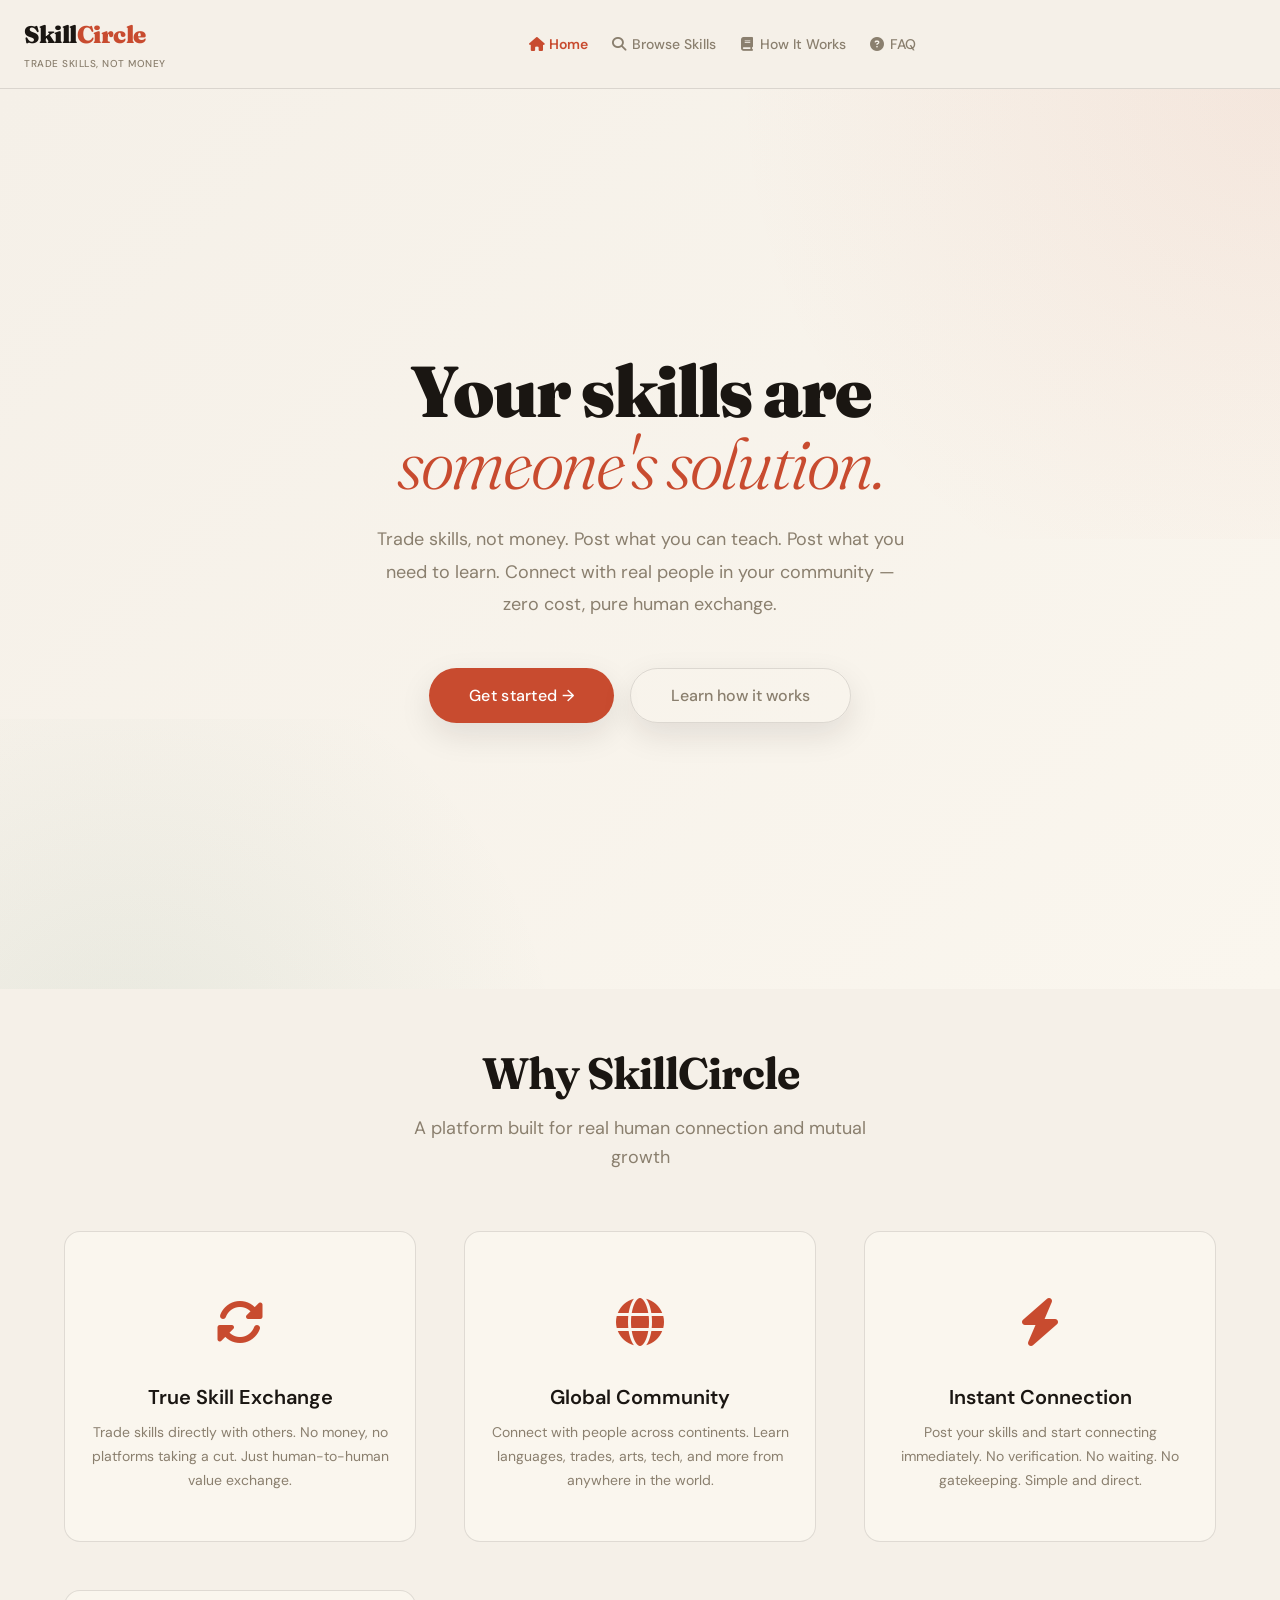
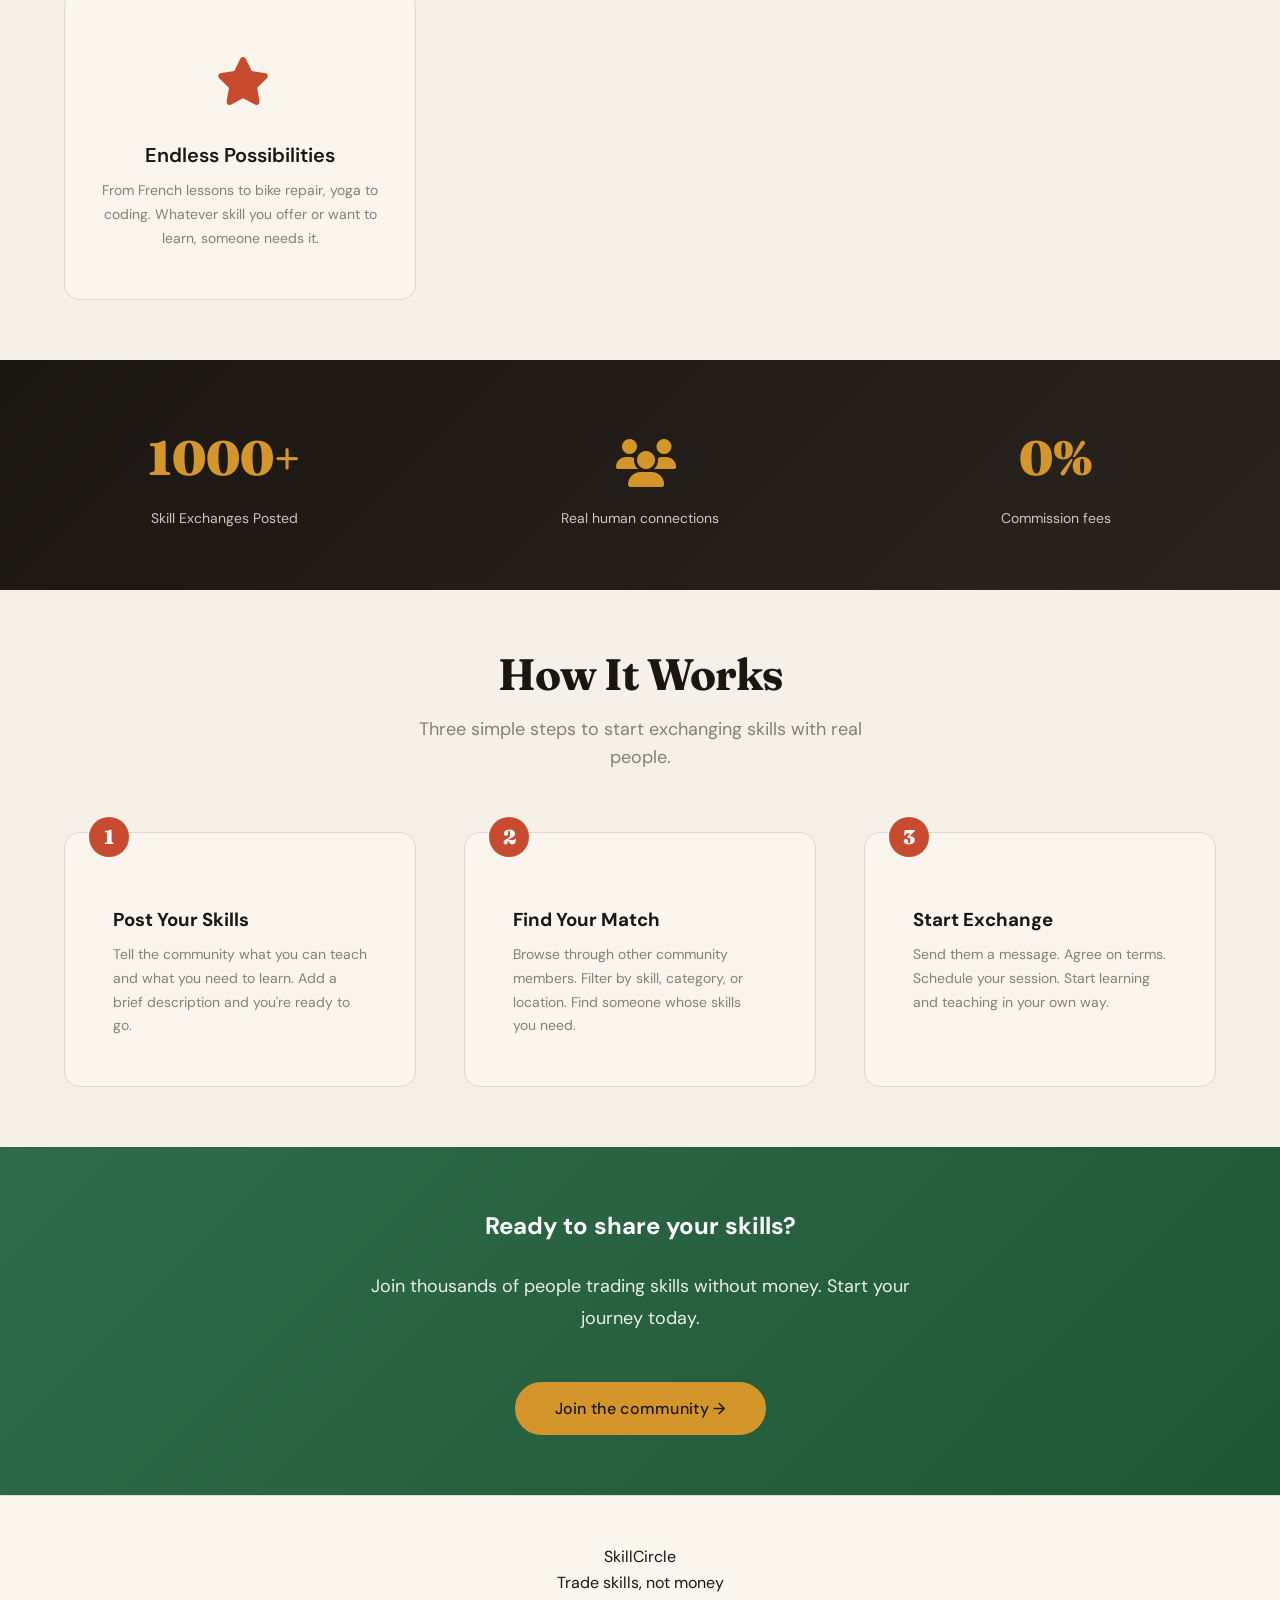
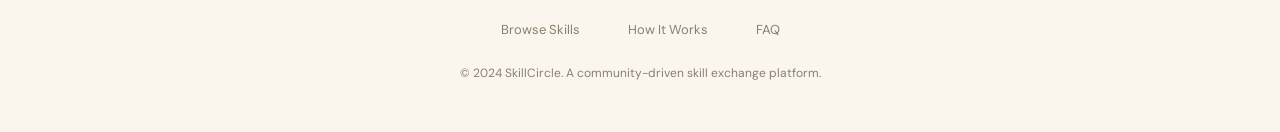
==== index.html @ e04c69c9 "Initial commit: Complete SkillCircle platform with professional design, Font Awesome icons, and mult" ====
<!DOCTYPE html>
<html lang="en">
<head>
  <meta charset="UTF-8">
  <meta name="viewport" content="width=device-width, initial-scale=1.0">
  <title>SkillCircle — Community Skill Exchange</title>
  <link href="https://fonts.googleapis.com/css2?family=Fraunces:ital,wght@0,300;0,600;0,900;1,300&family=DM+Sans:wght@300;400;500;600&display=swap" rel="stylesheet">
  <link rel="stylesheet" href="https://cdnjs.cloudflare.com/ajax/libs/font-awesome/6.4.0/css/all.min.css">
  
  <!-- CSS Files -->
  <link rel="stylesheet" href="css/variables.css">
  <link rel="stylesheet" href="css/components.css">
  <link rel="stylesheet" href="css/landing.css">
  
  <style>
    body {
      font-family: 'DM Sans', sans-serif;
      background: var(--paper);
      color: var(--ink);
    }
  </style>
</head>
<body>

<!-- HEADER -->
<header style="display: flex; align-items: center; justify-content: space-between; padding: var(--spacing-md) var(--spacing-lg); border-bottom: 1px solid var(--border); background: var(--paper); position: sticky; top: 0; z-index: var(--z-header); gap: var(--spacing-lg);">
  <a href="index.html" style="display: flex; flex-direction: column; gap: 2px; text-decoration: none; color: inherit;">
    <div style="font-family: var(--font-serif); font-size: 24px; font-weight: 900; letter-spacing: -0.5px; color: var(--ink);">Skill<span style="color: var(--accent);">Circle</span></div>
    <div style="font-size: 10px; color: var(--muted); font-weight: 500; letter-spacing: 0.5px; text-transform: uppercase;">Trade skills, not money</div>
  </a>
  
  <nav style="display: flex; gap: var(--spacing-lg); flex: 1; justify-content: center;">
    <a href="index.html" style="color: var(--accent); text-decoration: none; font-size: 14px; font-weight: 600; display: flex; align-items: center; gap: 6px;">
      <i class="fas fa-home"></i> Home
    </a>
    <a href="pages/browse.html" style="color: var(--muted); text-decoration: none; font-size: 14px; font-weight: 500; transition: color var(--transition-fast); display: flex; align-items: center; gap: 6px;" onmouseover="this.style.color='var(--ink)'" onmouseout="this.style.color='var(--muted)'">
      <i class="fas fa-search"></i> Browse Skills
    </a>
    <a href="pages/how-it-works.html" style="color: var(--muted); text-decoration: none; font-size: 14px; font-weight: 500; transition: color var(--transition-fast); display: flex; align-items: center; gap: 6px;" onmouseover="this.style.color='var(--ink)'" onmouseout="this.style.color='var(--muted)'">
      <i class="fas fa-book"></i> How It Works
    </a>
    <a href="pages/faq.html" style="color: var(--muted); text-decoration: none; font-size: 14px; font-weight: 500; transition: color var(--transition-fast); display: flex; align-items: center; gap: 6px;" onmouseover="this.style.color='var(--ink)'" onmouseout="this.style.color='var(--muted)'">
      <i class="fas fa-question-circle"></i> FAQ
    </a>
  </nav>
</header>
<section class="hero">
  <div class="hero-content">
    <h1 class="heading-1">
      Your skills are<br>
      <em>someone's solution.</em>
    </h1>
    
    <p>
      Trade skills, not money. Post what you can teach. Post what you need to learn. 
      Connect with real people in your community — zero cost, pure human exchange.
    </p>
    
    <div class="hero-cta">
      <button class="btn btn-primary" data-action="get-started">
        Get started →
      </button>
      <button class="btn btn-outline" onclick="document.querySelector('.how-it-works-section').scrollIntoView({behavior:'smooth'})">
        Learn how it works
      </button>
    </div>
  </div>
</section>

<!-- FEATURES SECTION -->
<section class="features-section scroll-reveal">
  <div class="section-header">
    <h2 class="heading-2">Why SkillCircle</h2>
    <p class="subtitle">
      A platform built for real human connection and mutual growth
    </p>
  </div>
  
  <div class="features-grid">
    <div class="feature-card scroll-reveal">
      <div class="feature-icon"><i class="fas fa-sync-alt"></i></div>
      <h3>True Skill Exchange</h3>
      <p>Trade skills directly with others. No money, no platforms taking a cut. Just human-to-human value exchange.</p>
    </div>
    
    <div class="feature-card scroll-reveal">
      <div class="feature-icon"><i class="fas fa-globe"></i></div>
      <h3>Global Community</h3>
      <p>Connect with people across continents. Learn languages, trades, arts, tech, and more from anywhere in the world.</p>
    </div>
    
    <div class="feature-card scroll-reveal">
      <div class="feature-icon"><i class="fas fa-bolt"></i></div>
      <h3>Instant Connection</h3>
      <p>Post your skills and start connecting immediately. No verification. No waiting. No gatekeeping. Simple and direct.</p>
    </div>
    
    <div class="feature-card scroll-reveal">
      <div class="feature-icon"><i class="fas fa-star"></i></div>
      <h3>Endless Possibilities</h3>
      <p>From French lessons to bike repair, yoga to coding. Whatever skill you offer or want to learn, someone needs it.</p>
    </div>
  </div>
</section>

<!-- STATS SECTION -->
<section class="stats-section scroll-reveal">
  <div class="stats-container">
    <div class="stats-grid">
      <div class="stat-item scroll-reveal">
        <span class="stat-number">1000+</span>
        <span class="stat-label">Skill Exchanges Posted</span>
      </div>
      <div class="stat-item scroll-reveal">
        <span class="stat-number"><i class="fas fa-users"></i></span>
        <span class="stat-label">Real human connections</span>
      </div>
      <div class="stat-item scroll-reveal">
        <span class="stat-number">0%</span>
        <span class="stat-label">Commission fees</span>
      </div>
    </div>
  </div>
</section>

<!-- HOW IT WORKS SECTION -->
<section class="how-it-works-section">
  <div class="section-header">
    <h2 class="heading-2">How It Works</h2>
    <p class="subtitle">
      Three simple steps to start exchanging skills with real people.
    </p>
  </div>
  
  <div class="steps-grid">
    <div class="step-card scroll-reveal">
      <div class="step-number">1</div>
      <h3>Post Your Skills</h3>
      <p>Tell the community what you can teach and what you need to learn. Add a brief description and you're ready to go.</p>
    </div>
    
    <div class="step-card scroll-reveal">
      <div class="step-number">2</div>
      <h3>Find Your Match</h3>
      <p>Browse through other community members. Filter by skill, category, or location. Find someone whose skills you need.</p>
    </div>
    
    <div class="step-card scroll-reveal">
      <div class="step-number">3</div>
      <h3>Start Exchange</h3>
      <p>Send them a message. Agree on terms. Schedule your session. Start learning and teaching in your own way.</p>
    </div>
  </div>
</section>

<!-- CTA SECTION -->
<section class="cta-section scroll-reveal">
  <div class="cta-content">
    <h2>Ready to share your skills?</h2>
    <p>
      Join thousands of people trading skills without money. 
      Start your journey today.
    </p>
    <button class="btn btn-primary" data-action="get-started">Join the community →</button>
  </div>
</section>

<!-- FOOTER -->
<footer style="padding: var(--spacing-2xl) var(--spacing-lg); text-align: center; border-top: 1px solid var(--border); background: var(--card-bg);">
  <div style="max-width: 1200px; margin: 0 auto;">
    <div style="margin-bottom: var(--spacing-lg);">
      <div class="logo">Skill<span>Circle</span></div>
      <div class="tagline">Trade skills, not money</div>
    </div>
    <div style="display: flex; gap: var(--spacing-2xl); justify-content: center; flex-wrap: wrap; margin-bottom: var(--spacing-lg); font-size: 13px;">
      <a href="pages/browse.html" style="color: var(--muted); text-decoration: none; transition: color var(--transition-fast);" onmouseover="this.style.color='var(--ink)'" onmouseout="this.style.color='var(--muted)'">Browse Skills</a>
      <a href="pages/how-it-works.html" style="color: var(--muted); text-decoration: none; transition: color var(--transition-fast);" onmouseover="this.style.color='var(--ink)'" onmouseout="this.style.color='var(--muted)'">How It Works</a>
      <a href="pages/faq.html" style="color: var(--muted); text-decoration: none; transition: color var(--transition-fast);" onmouseover="this.style.color='var(--ink)'" onmouseout="this.style.color='var(--muted)'">FAQ</a>
    </div>
    <p style="font-size: 12px; color: var(--muted);">
      © 2024 SkillCircle. A community-driven skill exchange platform.
    </p>
  </div>
</footer>

<!-- JavaScript Files -->
<script src="js/ui.js"></script>
<script src="js/landing.js"></script>

</body>
</html>
---- css/variables.css ----
/* SkillCircle Design System */

:root {
  /* Colors */
  --ink: #1a1612;
  --paper: #f5f0e8;
  --warm: #e8dfc8;
  --accent: #c84b2f;
  --accent2: #2f6b4b;
  --gold: #d4952a;
  --muted: #8a7f6e;
  --card-bg: #faf6ee;
  --border: rgba(26, 22, 18, 0.12);
  --border-light: rgba(26, 22, 18, 0.08);
  --overlay: rgba(26, 22, 18, 0.6);

  /* Typography */
  --font-serif: 'Fraunces', serif;
  --font-sans: 'DM Sans', sans-serif;
  --line-height: 1.6;

  /* Spacing */
  --spacing-xs: 4px;
  --spacing-sm: 8px;
  --spacing-md: 16px;
  --spacing-lg: 24px;
  --spacing-xl: 32px;
  --spacing-2xl: 48px;
  --spacing-3xl: 60px;

  /* Border Radius */
  --radius-sm: 8px;
  --radius-md: 12px;
  --radius-lg: 16px;
  --radius-xl: 20px;
  --radius-full: 100px;

  /* Box Shadows */
  --shadow-sm: 0 2px 8px rgba(26, 22, 18, 0.06);
  --shadow-md: 0 4px 16px rgba(26, 22, 18, 0.08);
  --shadow-lg: 0 12px 32px rgba(26, 22, 18, 0.1);
  --shadow-xl: 0 20px 48px rgba(26, 22, 18, 0.12);

  /* Transitions */
  --transition-fast: 0.15s ease;
  --transition-base: 0.25s ease;
  --transition-slow: 0.35s ease;

  /* Z-Index */
  --z-toast: 999;
  --z-modal: 200;
  --z-header: 100;
}

* {
  box-sizing: border-box;
  margin: 0;
  padding: 0;
}

html {
  scroll-behavior: smooth;
}

body {
  font-family: var(--font-sans);
  background: var(--paper);
  color: var(--ink);
  line-height: var(--line-height);
  cursor: default;
  -webkit-font-smoothing: antialiased;
  -moz-osx-font-smoothing: grayscale;
}

/* Typography Utilities */

.heading-1 {
  font-family: var(--font-serif);
  font-size: clamp(36px, 6vw, 72px);
  font-weight: 900;
  line-height: 1;
  letter-spacing: -2px;
}

.heading-2 {
  font-family: var(--font-serif);
  font-size: clamp(24px, 4vw, 44px);
  font-weight: 700;
  line-height: 1.1;
  letter-spacing: -1px;
}

.heading-3 {
  font-family: var(--font-serif);
  font-size: 24px;
  font-weight: 700;
  letter-spacing: -0.5px;
}

.heading-4 {
  font-family: var(--font-serif);
  font-size: 20px;
  font-weight: 600;
  letter-spacing: -0.3px;
}

.text-lg {
  font-size: 16px;
  font-weight: 400;
}

.text-base {
  font-size: 14px;
  font-weight: 400;
}

.text-sm {
  font-size: 12px;
  font-weight: 400;
}

.text-xs {
  font-size: 11px;
  font-weight: 400;
}

.text-muted {
  color: var(--muted);
}

.text-center {
  text-align: center;
}

/* Scroll */
::-webkit-scrollbar {
  width: 8px;
  height: 8px;
}

::-webkit-scrollbar-track {
  background: var(--paper);
}

::-webkit-scrollbar-thumb {
  background: var(--warm);
  border-radius: 4px;
}

::-webkit-scrollbar-thumb:hover {
  background: var(--muted);
}
---- css/components.css ----
/* Component Styles */

/* BUTTONS */
.btn {
  font-family: var(--font-sans);
  border: none;
  border-radius: var(--radius-full);
  font-weight: 500;
  cursor: pointer;
  transition: all var(--transition-fast);
  text-decoration: none;
  display: inline-flex;
  align-items: center;
  justify-content: center;
  gap: var(--spacing-sm);
  position: relative;
  overflow: hidden;
}

.btn-primary {
  background: var(--accent);
  color: white;
  padding: 14px 32px;
  font-size: 14px;
  letter-spacing: 0.3px;
}

.btn-primary:hover {
  background: #b03a20;
  transform: translateY(-2px);
  box-shadow: var(--shadow-md);
}

.btn-primary:active {
  transform: scale(0.96);
}

.btn-secondary {
  background: var(--ink);
  color: var(--paper);
  padding: 12px 24px;
  font-size: 13px;
}

.btn-secondary:hover {
  background: var(--accent);
  transform: translateY(-1px);
}

.btn-secondary:active {
  transform: scale(0.97);
}

.btn-success {
  background: var(--accent2);
  color: white;
  padding: 12px 28px;
  font-size: 14px;
}

.btn-success:hover {
  background: #235738;
  transform: translateY(-2px);
}

.btn-success:active {
  transform: scale(0.96);
}

.btn-outline {
  background: transparent;
  color: var(--muted);
  border: 1px solid var(--border);
  padding: 11px 20px;
  font-size: 13px;
  transition: all var(--transition-fast);
}

.btn-outline:hover {
  border-color: var(--ink);
  color: var(--ink);
  background: rgba(26, 22, 18, 0.02);
}

.btn-small {
  padding: 8px 16px;
  font-size: 12px;
}

.btn:disabled {
  opacity: 0.5;
  cursor: not-allowed;
}

/* CARDS */
.card {
  background: var(--card-bg);
  border: 1px solid var(--border);
  border-radius: var(--radius-lg);
  padding: var(--spacing-lg);
  transition: all var(--transition-base);
  position: relative;
  overflow: hidden;
}

.card:hover {
  transform: translateY(-4px);
  box-shadow: var(--shadow-lg);
  border-color: rgba(26, 22, 18, 0.2);
}

.card-elevated {
  box-shadow: var(--shadow-md);
}

/* FORMS */
.form-group {
  display: flex;
  flex-direction: column;
  gap: var(--spacing-xs);
  margin-bottom: var(--spacing-md);
}

.form-group label {
  font-size: 11px;
  text-transform: uppercase;
  letter-spacing: 0.8px;
  color: var(--muted);
  font-weight: 600;
}

.form-group input,
.form-group select,
.form-group textarea {
  background: var(--card-bg);
  border: 1px solid var(--border);
  border-radius: var(--radius-md);
  padding: var(--spacing-md);
  font-family: var(--font-sans);
  font-size: 14px;
  color: var(--ink);
  outline: none;
  transition: all var(--transition-fast);
}

.form-group input:focus,
.form-group select:focus,
.form-group textarea:focus {
  border-color: var(--accent);
  box-shadow: 0 0 0 3px rgba(200, 75, 47, 0.1);
}

.form-group input::placeholder,
.form-group textarea::placeholder {
  color: rgba(138, 127, 110, 0.5);
}

.form-group textarea {
  resize: vertical;
  min-height: 100px;
  max-height: 300px;
  font-family: var(--font-sans);
}

.form-group select {
  cursor: pointer;
  appearance: none;
  background-image: url("data:image/svg+xml,%3Csvg xmlns='http://www.w3.org/2000/svg' width='12' height='8' viewBox='0 0 12 8'%3E%3Cpath fill='%238a7f6e' d='M1 1l5 5 5-5'/%3E%3C/svg%3E");
  background-repeat: no-repeat;
  background-position: right 12px center;
  padding-right: 36px;
}

.form-grid {
  display: grid;
  grid-template-columns: 1fr 1fr;
  gap: var(--spacing-md);
}

.form-grid.full {
  grid-template-columns: 1fr;
}

.form-group.full {
  grid-column: 1 / -1;
}

/* BADGES */
.badge {
  font-size: 10px;
  font-weight: 500;
  text-transform: uppercase;
  letter-spacing: 0.8px;
  padding: 4px 10px;
  border-radius: var(--radius-full);
  display: inline-block;
  width: fit-content;
}

.badge-offer {
  background: #d4eddc;
  color: var(--accent2);
}

.badge-request {
  background: #f5ddd8;
  color: var(--accent);
}

.badge-neutral {
  background: var(--warm);
  color: var(--muted);
}

/* PILLS */
.pill {
  background: var(--warm);
  border: 1px solid var(--border);
  border-radius: var(--radius-full);
  padding: 6px 14px;
  font-size: 12px;
  color: var(--muted);
  font-weight: 500;
  display: inline-flex;
  align-items: center;
  gap: 6px;
}

.pill strong {
  color: var(--ink);
  font-weight: 600;
}

/* MODALS */
.modal-overlay {
  display: none;
  position: fixed;
  inset: 0;
  background: var(--overlay);
  z-index: var(--z-modal);
  align-items: center;
  justify-content: center;
  padding: var(--spacing-md);
  backdrop-filter: blur(4px);
}

.modal-overlay.open {
  display: flex;
  animation: fadeIn var(--transition-base) ease;
}

.modal {
  background: var(--paper);
  border-radius: var(--radius-xl);
  padding: var(--spacing-2xl);
  width: 100%;
  max-width: 480px;
  animation: scaleIn var(--transition-base) ease;
  box-shadow: var(--shadow-xl);
  overflow-y: auto;
  max-height: 90vh;
}

@keyframes fadeIn {
  from {
    opacity: 0;
  }
  to {
    opacity: 1;
  }
}

@keyframes scaleIn {
  from {
    transform: scale(0.92);
    opacity: 0;
  }
  to {
    transform: scale(1);
    opacity: 1;
  }
}

.modal h3 {
  font-family: var(--font-serif);
  font-size: 24px;
  font-weight: 700;
  margin-bottom: var(--spacing-sm);
}

.modal p {
  font-size: 14px;
  color: var(--muted);
  line-height: var(--line-height);
  margin-bottom: var(--spacing-lg);
}

.modal-actions {
  display: flex;
  gap: var(--spacing-md);
  margin-top: var(--spacing-lg);
}

.modal-actions .btn {
  flex: 1;
}

/* TOAST */
.toast {
  position: fixed;
  bottom: var(--spacing-2xl);
  right: var(--spacing-2xl);
  background: var(--ink);
  color: var(--paper);
  border-radius: var(--radius-md);
  padding: var(--spacing-lg);
  font-size: 14px;
  font-weight: 500;
  z-index: var(--z-toast);
  transform: translateY(120%);
  opacity: 0;
  transition: all var(--transition-base) ease;
  pointer-events: none;
  max-width: 320px;
  box-shadow: var(--shadow-lg);
}

.toast.show {
  transform: translateY(0);
  opacity: 1;
  pointer-events: auto;
}

.toast-success {
  background: var(--accent2);
}

.toast-error {
  background: var(--accent);
}

/* TABS */
.tabs {
  display: flex;
  gap: var(--spacing-md);
  border-bottom: 1px solid var(--border);
  margin-bottom: var(--spacing-lg);
}

.tab-btn {
  background: none;
  border: none;
  padding: var(--spacing-md) 0;
  font-size: 14px;
  font-weight: 500;
  color: var(--muted);
  cursor: pointer;
  position: relative;
  transition: color var(--transition-fast);
}

.tab-btn.active {
  color: var(--ink);
}

.tab-btn.active::after {
  content: '';
  position: absolute;
  bottom: -1px;
  left: 0;
  right: 0;
  height: 2px;
  background: var(--accent);
}

/* INPUT GROUPS */
.input-group {
  position: relative;
  display: flex;
  align-items: center;
}

.input-group input {
  width: 100%;
  padding-left: 36px;
}

.input-icon {
  position: absolute;
  left: 12px;
  color: var(--muted);
  pointer-events: none;
  font-size: 14px;
}

/* SKELETON LOADER */
.skeleton {
  background: linear-gradient(
    90deg,
    var(--card-bg) 25%,
    rgba(26, 22, 18, 0.05) 50%,
    var(--card-bg) 75%
  );
  background-size: 200% 100%;
  animation: loading 1.5s infinite;
}

@keyframes loading {
  0% {
    background-position: 200% 0;
  }
  100% {
    background-position: -200% 0;
  }
}

.skeleton-card {
  @extend .skeleton;
  border-radius: var(--radius-lg);
  height: 240px;
}

/* ICONS */
i {
  display: inline-block;
  vertical-align: -0.125em;
  width: 1em;
  height: 1em;
  text-align: center;
}

.btn i,
.nav-link i,
.filter-btn i,
.stat-pill i,
.card-category i,
.card-location i {
  margin-right: 0.25em;
}

.faq-toggle i {
  transition: transform var(--transition-fast);
}

/* RESPONSIVE */
@media (max-width: 640px) {
  .form-grid {
    grid-template-columns: 1fr;
  }

  .modal {
    padding: var(--spacing-xl);
  }

  .toast {
    bottom: var(--spacing-md);
    right: var(--spacing-md);
    left: var(--spacing-md);
    max-width: none;
  }
}
---- css/landing.css ----
/* Landing Page Styles */

/* HERO */
.hero {
  min-height: 100vh;
  display: flex;
  flex-direction: column;
  justify-content: center;
  align-items: center;
  padding: var(--spacing-3xl) var(--spacing-lg);
  background: linear-gradient(135deg, #f5f0e8 0%, #faf6ee 100%);
  position: relative;
  overflow: hidden;
}

.hero::before {
  content: '';
  position: absolute;
  top: -50%;
  right: -50%;
  width: 100%;
  height: 100%;
  background: radial-gradient(circle, rgba(200, 75, 47, 0.08) 0%, transparent 70%);
  animation: floatGradient 20s ease-in-out infinite;
  pointer-events: none;
}

.hero::after {
  content: '';
  position: absolute;
  bottom: -50%;
  left: -30%;
  width: 80%;
  height: 80%;
  background: radial-gradient(circle, rgba(47, 107, 75, 0.08) 0%, transparent 70%);
  animation: floatGradient 25s ease-in-out infinite reverse;
  pointer-events: none;
}

@keyframes floatGradient {
  0%,
  100% {
    transform: translate(0, 0);
  }
  50% {
    transform: translate(40px, -40px);
  }
}

.hero-content {
  max-width: 720px;
  text-align: center;
  position: relative;
  z-index: 1;
  animation: fadeUpIn 0.8s ease-out;
}

@keyframes fadeUpIn {
  from {
    opacity: 0;
    transform: translateY(30px);
  }
  to {
    opacity: 1;
    transform: translateY(0);
  }
}

.hero h1 {
  margin-bottom: var(--spacing-lg);
  animation: fadeUpIn 0.8s ease-out 0.1s both;
}

.hero h1 em {
  font-style: italic;
  font-weight: 300;
  color: var(--accent);
  display: inline-block;
  animation: scaleIn 0.6s ease-out 0.3s both;
}

@keyframes scaleIn {
  from {
    opacity: 0;
    transform: scale(0.9);
  }
  to {
    opacity: 1;
    transform: scale(1);
  }
}

.hero p {
  font-size: 18px;
  color: var(--muted);
  max-width: 540px;
  line-height: 1.8;
  margin: 0 auto var(--spacing-2xl);
  animation: fadeUpIn 0.8s ease-out 0.2s both;
}

.hero-cta {
  display: flex;
  gap: var(--spacing-md);
  justify-content: center;
  flex-wrap: wrap;
  animation: fadeUpIn 0.8s ease-out 0.3s both;
}

.hero-cta .btn {
  font-size: 16px;
  padding: 16px 40px;
  box-shadow: var(--shadow-lg);
}

/* FEATURES GRID */
.features-section {
  padding: var(--spacing-3xl) var(--spacing-lg);
  max-width: 1200px;
  margin: 0 auto;
}

.section-header {
  text-align: center;
  margin-bottom: var(--spacing-3xl);
  animation: fadeUpIn 0.8s ease-out;
}

.section-header h2 {
  margin-bottom: var(--spacing-md);
}

.section-header .subtitle {
  font-size: 18px;
  color: var(--muted);
  max-width: 480px;
  margin: 0 auto;
}

.features-grid {
  display: grid;
  grid-template-columns: repeat(auto-fit, minmax(300px, 1fr));
  gap: var(--spacing-2xl);
  margin-top: var(--spacing-2xl);
}

.feature-card {
  text-align: center;
  padding: var(--spacing-2xl) var(--spacing-lg);
  background: var(--card-bg);
  border: 1px solid var(--border);
  border-radius: var(--radius-lg);
  transition: all var(--transition-base);
  animation: fadeUpIn 0.8s ease-out both;
}

.feature-card:nth-child(1) {
  animation-delay: 0.1s;
}

.feature-card:nth-child(2) {
  animation-delay: 0.2s;
}

.feature-card:nth-child(3) {
  animation-delay: 0.3s;
}

.feature-card:nth-child(4) {
  animation-delay: 0.4s;
}

.feature-card:hover {
  transform: translateY(-8px);
  box-shadow: var(--shadow-lg);
  border-color: var(--accent);
}

.feature-icon {
  font-size: 48px;
  margin-bottom: var(--spacing-lg);
  display: inline-block;
  animation: bounce 2s infinite;
  color: var(--accent);
}

.feature-icon i {
  display: inline-block;
  width: 1em;
  height: 1em;
}

.feature-card:nth-child(1) .feature-icon {
  animation-delay: 0s;
}

.feature-card:nth-child(2) .feature-icon {
  animation-delay: 0.2s;
}

.feature-card:nth-child(3) .feature-icon {
  animation-delay: 0.4s;
}

.feature-card:nth-child(4) .feature-icon {
  animation-delay: 0.6s;
}

@keyframes bounce {
  0%,
  100% {
    transform: translateY(0);
  }
  50% {
    transform: translateY(-8px);
  }
}

.feature-card h3 {
  font-size: 20px;
  font-weight: 600;
  margin-bottom: var(--spacing-sm);
}

.feature-card p {
  color: var(--muted);
  font-size: 14px;
  line-height: 1.7;
}

/* STATS SECTION */
.stats-section {
  padding: var(--spacing-3xl) var(--spacing-lg);
  background: linear-gradient(135deg, var(--ink) 0%, #2a241f 100%);
  color: var(--paper);
}

.stats-container {
  max-width: 1200px;
  margin: 0 auto;
}

.stats-grid {
  display: grid;
  grid-template-columns: repeat(auto-fit, minmax(200px, 1fr));
  gap: var(--spacing-2xl);
  text-align: center;
}

.stat-item {
  animation: fadeUpIn 0.8s ease-out both;
}

.stat-item:nth-child(1) {
  animation-delay: 0.1s;
}

.stat-item:nth-child(2) {
  animation-delay: 0.2s;
}

.stat-item:nth-child(3) {
  animation-delay: 0.3s;
}

.stat-number {
  font-family: var(--font-serif);
  font-size: 48px;
  font-weight: 900;
  color: var(--gold);
  margin-bottom: var(--spacing-sm);
  display: block;
}

.stat-label {
  font-size: 14px;
  color: rgba(245, 240, 232, 0.8);
}

/* HOW IT WORKS */
.how-it-works-section {
  padding: var(--spacing-3xl) var(--spacing-lg);
  max-width: 1200px;
  margin: 0 auto;
}

.steps-grid {
  display: grid;
  grid-template-columns: repeat(auto-fit, minmax(250px, 1fr));
  gap: var(--spacing-2xl);
  margin-top: var(--spacing-2xl);
}

.step-card {
  position: relative;
  padding: var(--spacing-2xl);
  background: var(--card-bg);
  border: 1px solid var(--border);
  border-radius: var(--radius-lg);
  animation: fadeUpIn 0.8s ease-out both;
}

.step-card:nth-child(1) {
  animation-delay: 0.1s;
}

.step-card:nth-child(2) {
  animation-delay: 0.2s;
}

.step-card:nth-child(3) {
  animation-delay: 0.3s;
}

.step-number {
  position: absolute;
  top: -16px;
  left: var(--spacing-lg);
  width: 40px;
  height: 40px;
  background: var(--accent);
  color: white;
  border-radius: 50%;
  display: flex;
  align-items: center;
  justify-content: center;
  font-family: var(--font-serif);
  font-weight: 900;
  font-size: 20px;
}

.step-card h3 {
  margin-top: var(--spacing-lg);
  margin-bottom: var(--spacing-sm);
}

.step-card p {
  color: var(--muted);
  font-size: 14px;
  line-height: 1.7;
}

/* CTA SECTION */
.cta-section {
  padding: var(--spacing-3xl) var(--spacing-lg);
  background: linear-gradient(135deg, var(--accent2) 0%, #1f5735 100%);
  color: white;
  text-align: center;
}

.cta-content {
  max-width: 600px;
  margin: 0 auto;
  animation: fadeUpIn 0.8s ease-out;
}

.cta-content h2 {
  color: white;
  margin-bottom: var(--spacing-lg);
}

.cta-content p {
  font-size: 18px;
  color: rgba(255, 255, 255, 0.9);
  margin-bottom: var(--spacing-2xl);
  line-height: 1.8;
}

.cta-content .btn {
  font-size: 16px;
  padding: 16px 40px;
  background: var(--gold);
  color: var(--ink);
  margin: 0 var(--spacing-sm);
}

.cta-content .btn:hover {
  background: #c68620;
  transform: translateY(-2px);
  box-shadow: var(--shadow-lg);
}

/* SCROLL ANIMATION */
.scroll-reveal {
  opacity: 0;
  transform: translateY(30px);
  transition: all 0.6s ease;
}

.scroll-reveal.revealed {
  opacity: 1;
  transform: translateY(0);
}

/* RESPONSIVE */
@media (max-width: 768px) {
  .hero {
    min-height: auto;
    padding: var(--spacing-2xl) var(--spacing-md);
  }

  .hero h1 {
    font-size: 42px;
  }

  .hero p {
    font-size: 16px;
  }

  .hero-cta {
    flex-direction: column;
  }

  .hero-cta .btn {
    width: 100%;
  }

  .features-grid,
  .steps-grid {
    grid-template-columns: 1fr;
  }

  .stats-grid {
    grid-template-columns: 1fr;
    gap: var(--spacing-lg);
  }

  .cta-content .btn {
    display: block;
    width: 100%;
    margin-bottom: var(--spacing-md);
  }
}
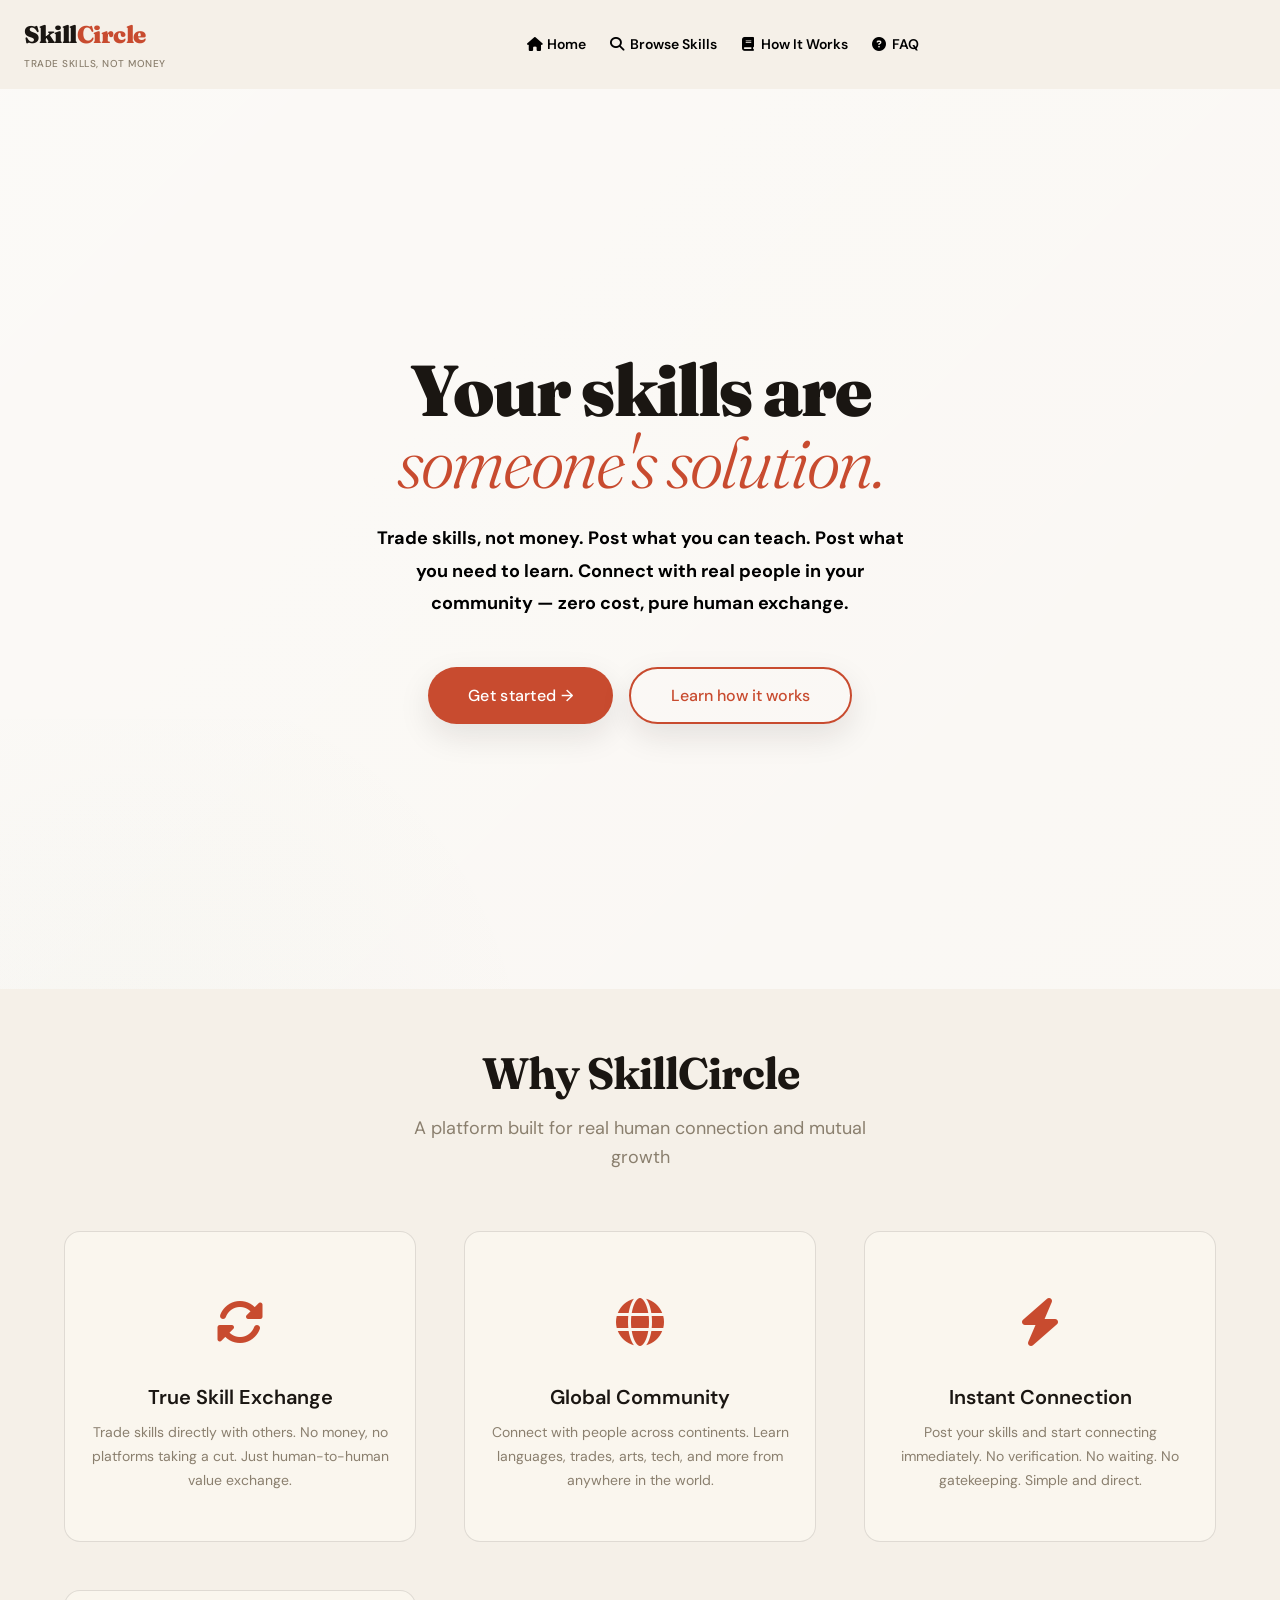
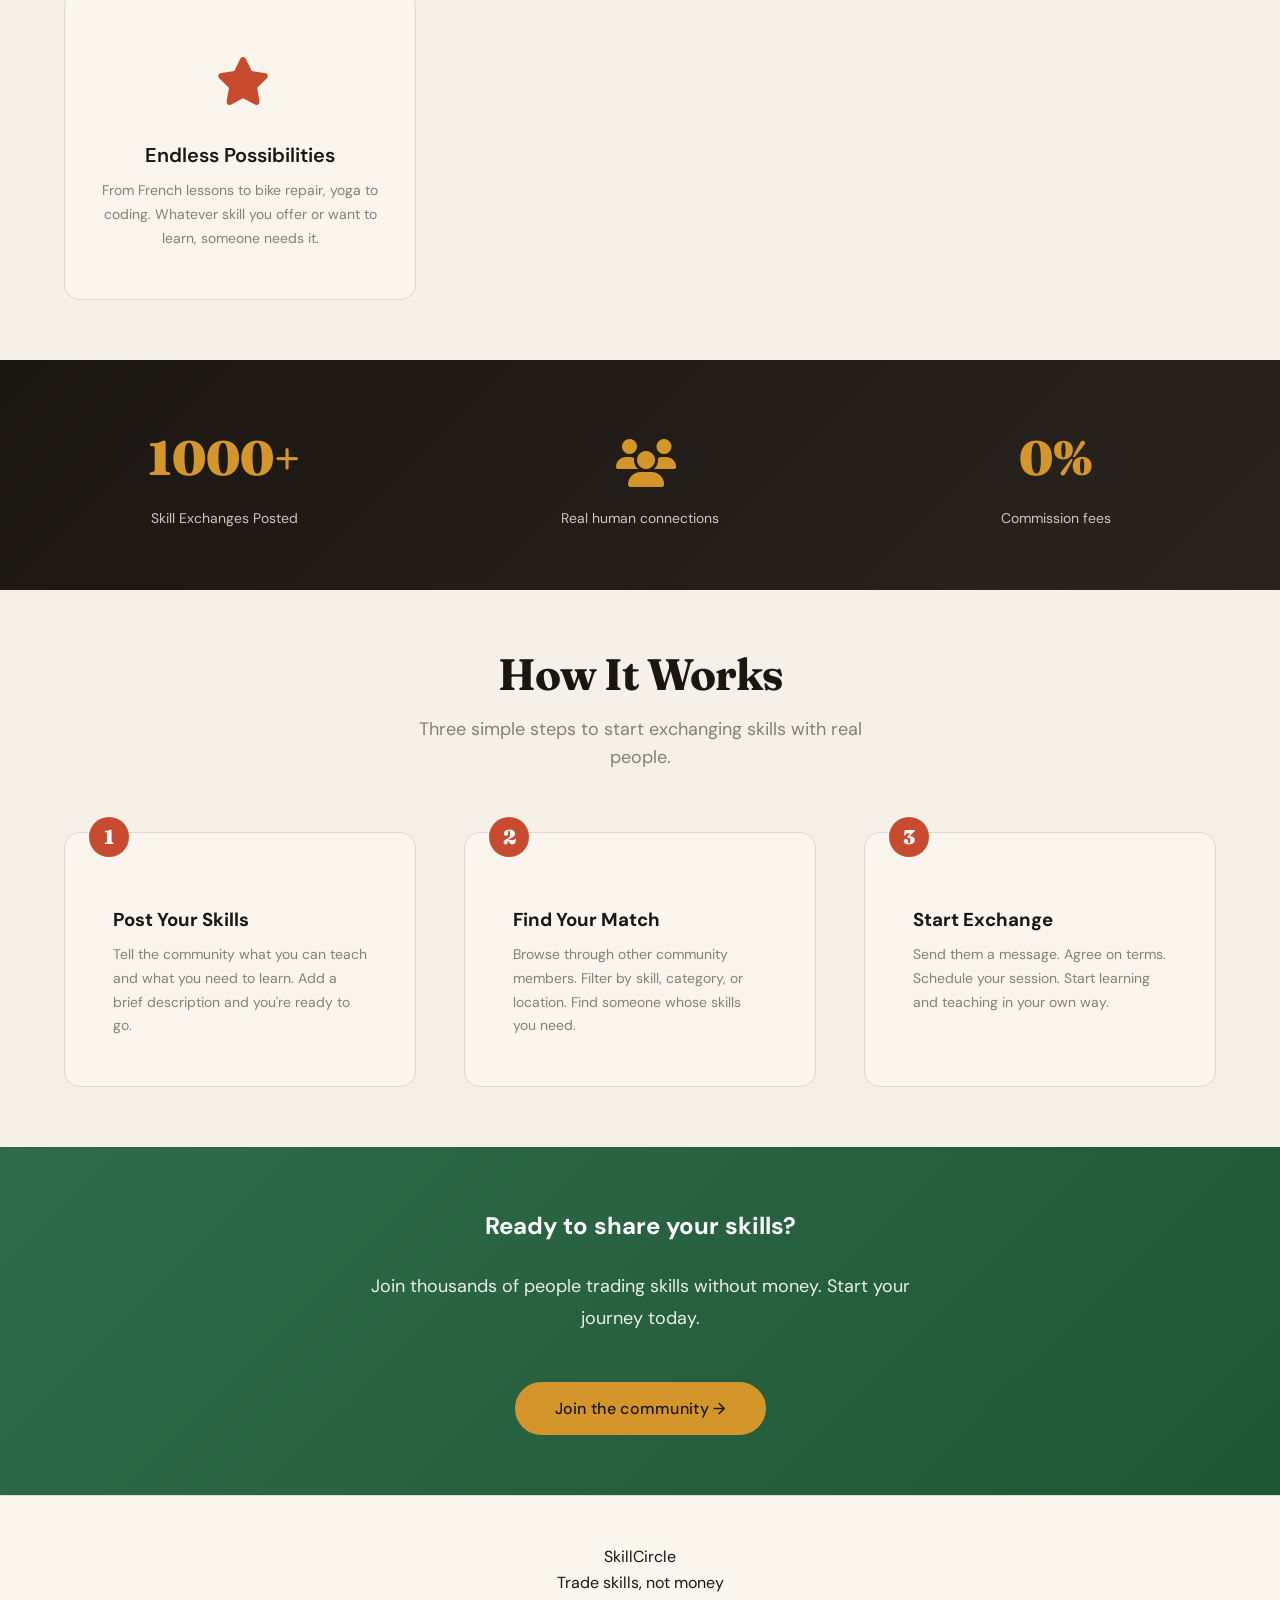
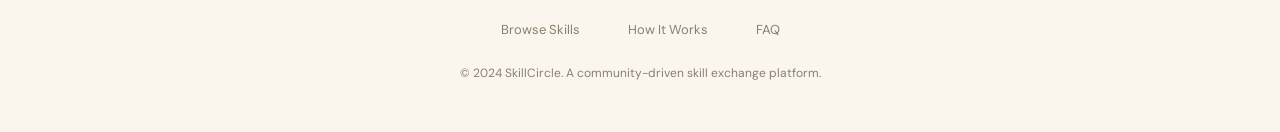
==== commit 111cf293: "make header transparent" ====
--- a/index.html
+++ b/index.html
@@ -23,26 +23,30 @@
 <body>
 
 <!-- HEADER -->
-<header style="display: flex; align-items: center; justify-content: space-between; padding: var(--spacing-md) var(--spacing-lg); border-bottom: 1px solid var(--border); background: var(--paper); position: sticky; top: 0; z-index: var(--z-header); gap: var(--spacing-lg);">
+<header style="display: flex; align-items: center; justify-content: space-between; padding: var(--spacing-md) var(--spacing-lg); border-bottom: 1px solid transparent; background: transparent; position: sticky; top: 0; z-index: var(--z-header); gap: var(--spacing-lg);">
   <a href="index.html" style="display: flex; flex-direction: column; gap: 2px; text-decoration: none; color: inherit;">
     <div style="font-family: var(--font-serif); font-size: 24px; font-weight: 900; letter-spacing: -0.5px; color: var(--ink);">Skill<span style="color: var(--accent);">Circle</span></div>
     <div style="font-size: 10px; color: var(--muted); font-weight: 500; letter-spacing: 0.5px; text-transform: uppercase;">Trade skills, not money</div>
   </a>
   
-  <nav style="display: flex; gap: var(--spacing-lg); flex: 1; justify-content: center;">
-    <a href="index.html" style="color: var(--accent); text-decoration: none; font-size: 14px; font-weight: 600; display: flex; align-items: center; gap: 6px;">
+  <nav id="headerNav" style="display: flex; gap: var(--spacing-lg); flex: 1; justify-content: center;">
+    <a href="index.html" style="color: black; text-decoration: none; font-size: 14px; font-weight: 600; display: flex; align-items: center; gap: 6px;">
       <i class="fas fa-home"></i> Home
     </a>
-    <a href="pages/browse.html" style="color: var(--muted); text-decoration: none; font-size: 14px; font-weight: 500; transition: color var(--transition-fast); display: flex; align-items: center; gap: 6px;" onmouseover="this.style.color='var(--ink)'" onmouseout="this.style.color='var(--muted)'">
+    <a href="pages/browse.html" style="color: black; text-decoration: none; font-size: 14px; font-weight: 600; transition: color var(--transition-fast); display: flex; align-items: center; gap: 6px;" onmouseover="this.style.color='black'" onmouseout="this.style.color='black'">
       <i class="fas fa-search"></i> Browse Skills
     </a>
-    <a href="pages/how-it-works.html" style="color: var(--muted); text-decoration: none; font-size: 14px; font-weight: 500; transition: color var(--transition-fast); display: flex; align-items: center; gap: 6px;" onmouseover="this.style.color='var(--ink)'" onmouseout="this.style.color='var(--muted)'">
+    <a href="pages/how-it-works.html" style="color: black; text-decoration: none; font-size: 14px; font-weight: 600; transition: color var(--transition-fast); display: flex; align-items: center; gap: 6px;" onmouseover="this.style.color='black'" onmouseout="this.style.color='black'">
       <i class="fas fa-book"></i> How It Works
     </a>
-    <a href="pages/faq.html" style="color: var(--muted); text-decoration: none; font-size: 14px; font-weight: 500; transition: color var(--transition-fast); display: flex; align-items: center; gap: 6px;" onmouseover="this.style.color='var(--ink)'" onmouseout="this.style.color='var(--muted)'">
+    <a href="pages/faq.html" style="color: black; text-decoration: none; font-size: 14px; font-weight: 600; transition: color var(--transition-fast); display: flex; align-items: center; gap: 6px;" onmouseover="this.style.color='black'" onmouseout="this.style.color='black'">
       <i class="fas fa-question-circle"></i> FAQ
     </a>
   </nav>
+
+  <button id="hamburger" class="hamburger" style="display: none; background: none; border: none; cursor: pointer; color: var(--ink); font-size: 24px; padding: 4px 8px;">
+    <i class="fas fa-bars"></i>
+  </button>
 </header>
 <section class="hero">
   <div class="hero-content">
--- a/css/components.css
+++ b/css/components.css
@@ -69,8 +69,8 @@
 
 .btn-outline {
   background: transparent;
-  color: var(--muted);
-  border: 1px solid var(--border);
+  color: var(--accent);
+  border: 2px solid var(--accent);
   padding: 11px 20px;
   font-size: 13px;
   transition: all var(--transition-fast);
--- a/css/landing.css
+++ b/css/landing.css
@@ -8,20 +8,52 @@
   justify-content: center;
   align-items: center;
   padding: var(--spacing-3xl) var(--spacing-lg);
-  background: linear-gradient(135deg, #f5f0e8 0%, #faf6ee 100%);
+  background-size: cover;
+  background-position: center;
+  background-repeat: no-repeat;
+  animation: heroSlideshow 25s infinite ease-in-out;
   position: relative;
   overflow: hidden;
+}
+
+@keyframes heroSlideshow {
+  0% {
+    background-image: url('../assets/images/hero1.jpg');
+  }
+  20% {
+    background-image: url('../assets/images/hero1.jpg');
+  }
+  25% {
+    background-image: url('../assets/images/hero2.jpg');
+  }
+  45% {
+    background-image: url('../assets/images/hero2.jpg');
+  }
+  50% {
+    background-image: url('../assets/images/hero3.jpg');
+  }
+  70% {
+    background-image: url('../assets/images/hero3.jpg');
+  }
+  75% {
+    background-image: url('../assets/images/hero4.jpg');
+  }
+  95% {
+    background-image: url('../assets/images/hero4.jpg');
+  }
+  100% {
+    background-image: url('../assets/images/hero5.png');
+  }
 }
 
 .hero::before {
   content: '';
   position: absolute;
-  top: -50%;
-  right: -50%;
-  width: 100%;
-  height: 100%;
-  background: radial-gradient(circle, rgba(200, 75, 47, 0.08) 0%, transparent 70%);
-  animation: floatGradient 20s ease-in-out infinite;
+  top: 0;
+  left: 0;
+  right: 0;
+  bottom: 0;
+  background: linear-gradient(135deg, rgba(255, 255, 255, 0.65) 0%, rgba(255, 255, 255, 0.5) 100%);
   pointer-events: none;
 }
 
@@ -32,7 +64,7 @@
   left: -30%;
   width: 80%;
   height: 80%;
-  background: radial-gradient(circle, rgba(47, 107, 75, 0.08) 0%, transparent 70%);
+  background: radial-gradient(circle, rgba(47, 107, 75, 0.02) 0%, transparent 70%);
   animation: floatGradient 25s ease-in-out infinite reverse;
   pointer-events: none;
 }
@@ -92,7 +124,8 @@
 
 .hero p {
   font-size: 18px;
-  color: var(--muted);
+  color: black;
+  font-weight: bold;
   max-width: 540px;
   line-height: 1.8;
   margin: 0 auto var(--spacing-2xl);
@@ -392,8 +425,92 @@
   transform: translateY(0);
 }
 
+/* HAMBURGER MENU */
+.hamburger {
+  display: none !important;
+}
+
+.hamburger i {
+  transition: transform 0.3s ease;
+}
+
+.hamburger.active i {
+  transform: rotate(90deg);
+}
+
 /* RESPONSIVE */
 @media (max-width: 768px) {
+  /* Header Responsive */
+  header {
+    flex-direction: row !important;
+    padding: var(--spacing-md) !important;
+    gap: var(--spacing-md) !important;
+    align-items: center !important;
+  }
+
+  #headerNav {
+    display: none !important;
+    position: absolute !important;
+    top: 100% !important;
+    left: 0 !important;
+    right: 0 !important;
+    flex-direction: column !important;
+    background: var(--paper) !important;
+    border-bottom: 1px solid var(--border) !important;
+    padding: var(--spacing-md) !important;
+    gap: var(--spacing-md) !important;
+    justify-content: flex-start !important;
+    flex: none !important;
+    width: 100% !important;
+    animation: slideDown 0.3s ease-out;
+  }
+
+  #headerNav.active {
+    display: flex !important;
+  }
+
+  @keyframes slideDown {
+    from {
+      opacity: 0;
+      transform: translateY(-10px);
+    }
+    to {
+      opacity: 1;
+      transform: translateY(0);
+    }
+  }
+
+  .hamburger {
+    display: block !important;
+    order: 3;
+    margin-left: auto;
+  }
+
+  .header-logo {
+    order: 1;
+    text-align: center;
+    min-width: fit-content;
+  }
+
+  .header-logo > div:first-child {
+    font-size: 20px !important;
+  }
+
+  .header-logo > div:last-child {
+    font-size: 9px !important;
+  }
+
+  #headerNav a {
+    font-size: 13px !important;
+    padding: var(--spacing-sm) 0 !important;
+    justify-content: flex-start !important;
+  }
+
+  #headerNav a i {
+    margin-right: 8px !important;
+  }
+
+  /* Hero Responsive */
   .hero {
     min-height: auto;
     padding: var(--spacing-2xl) var(--spacing-md);
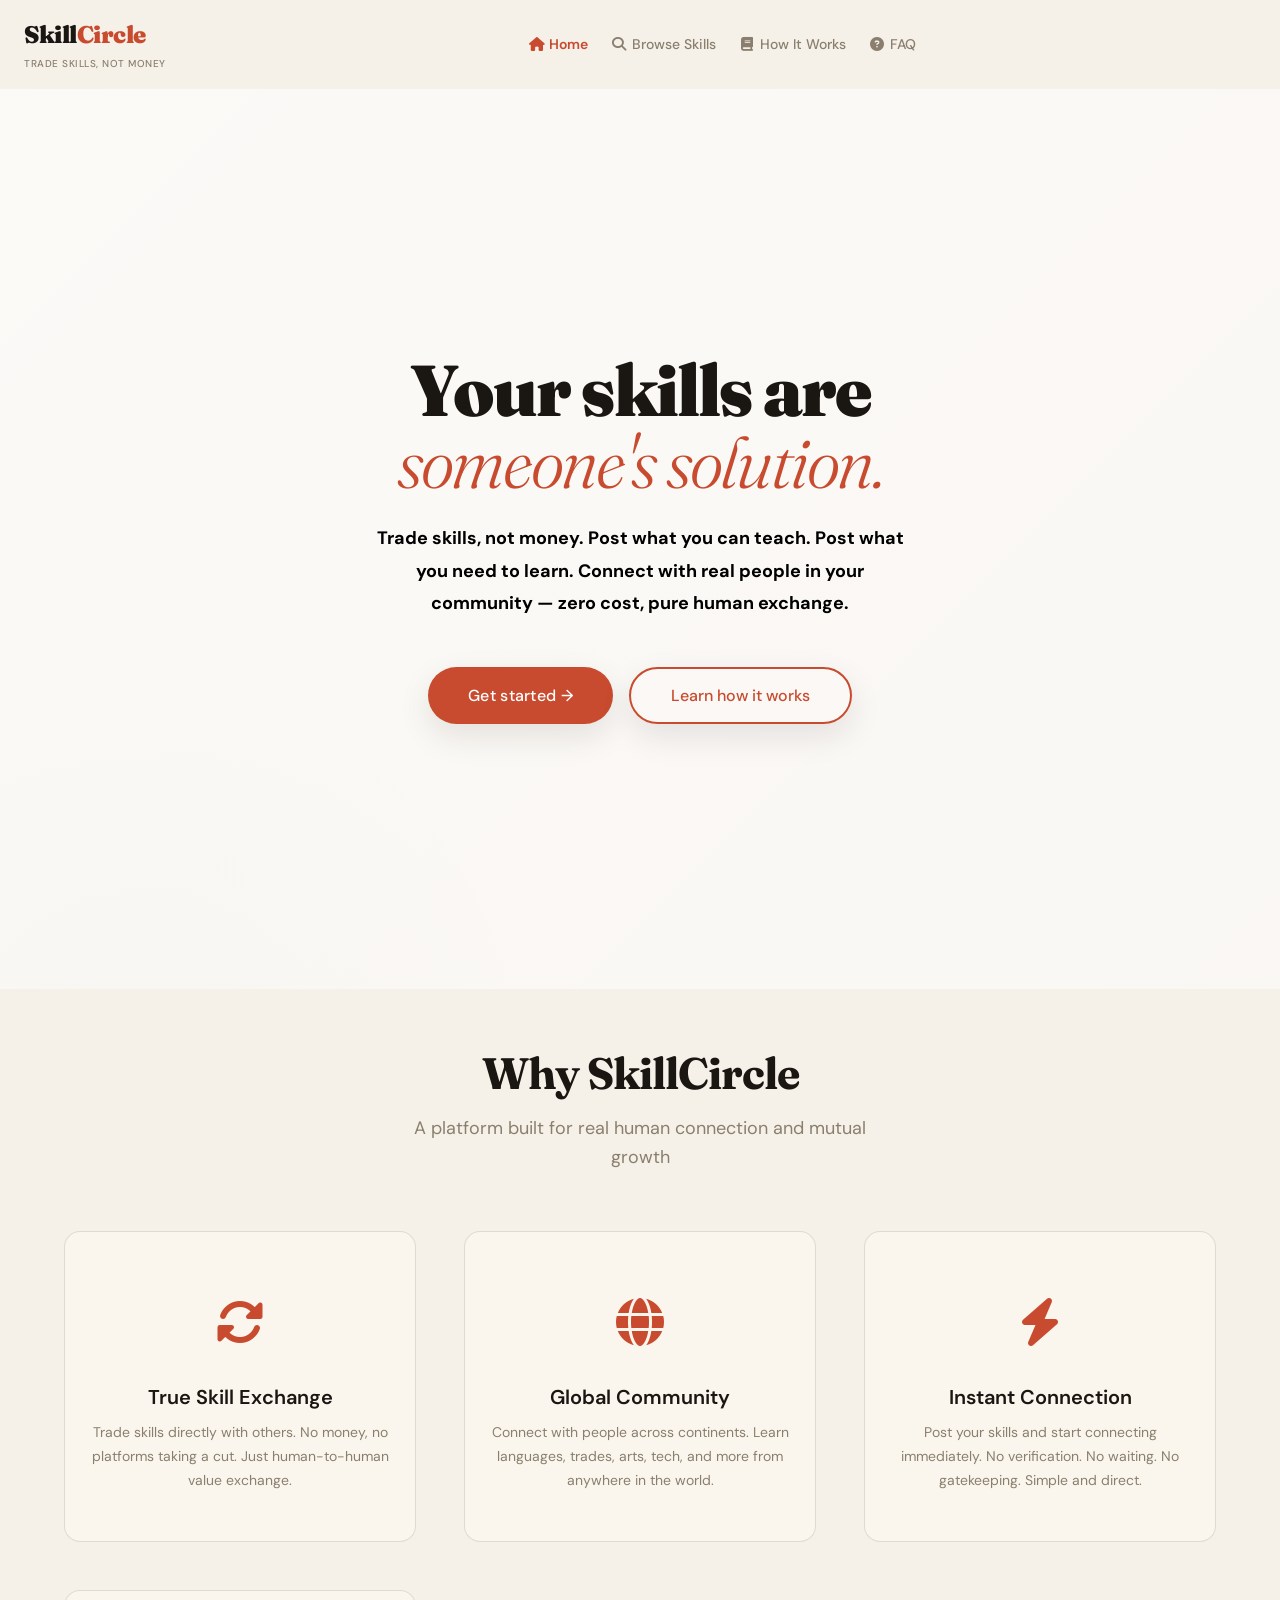
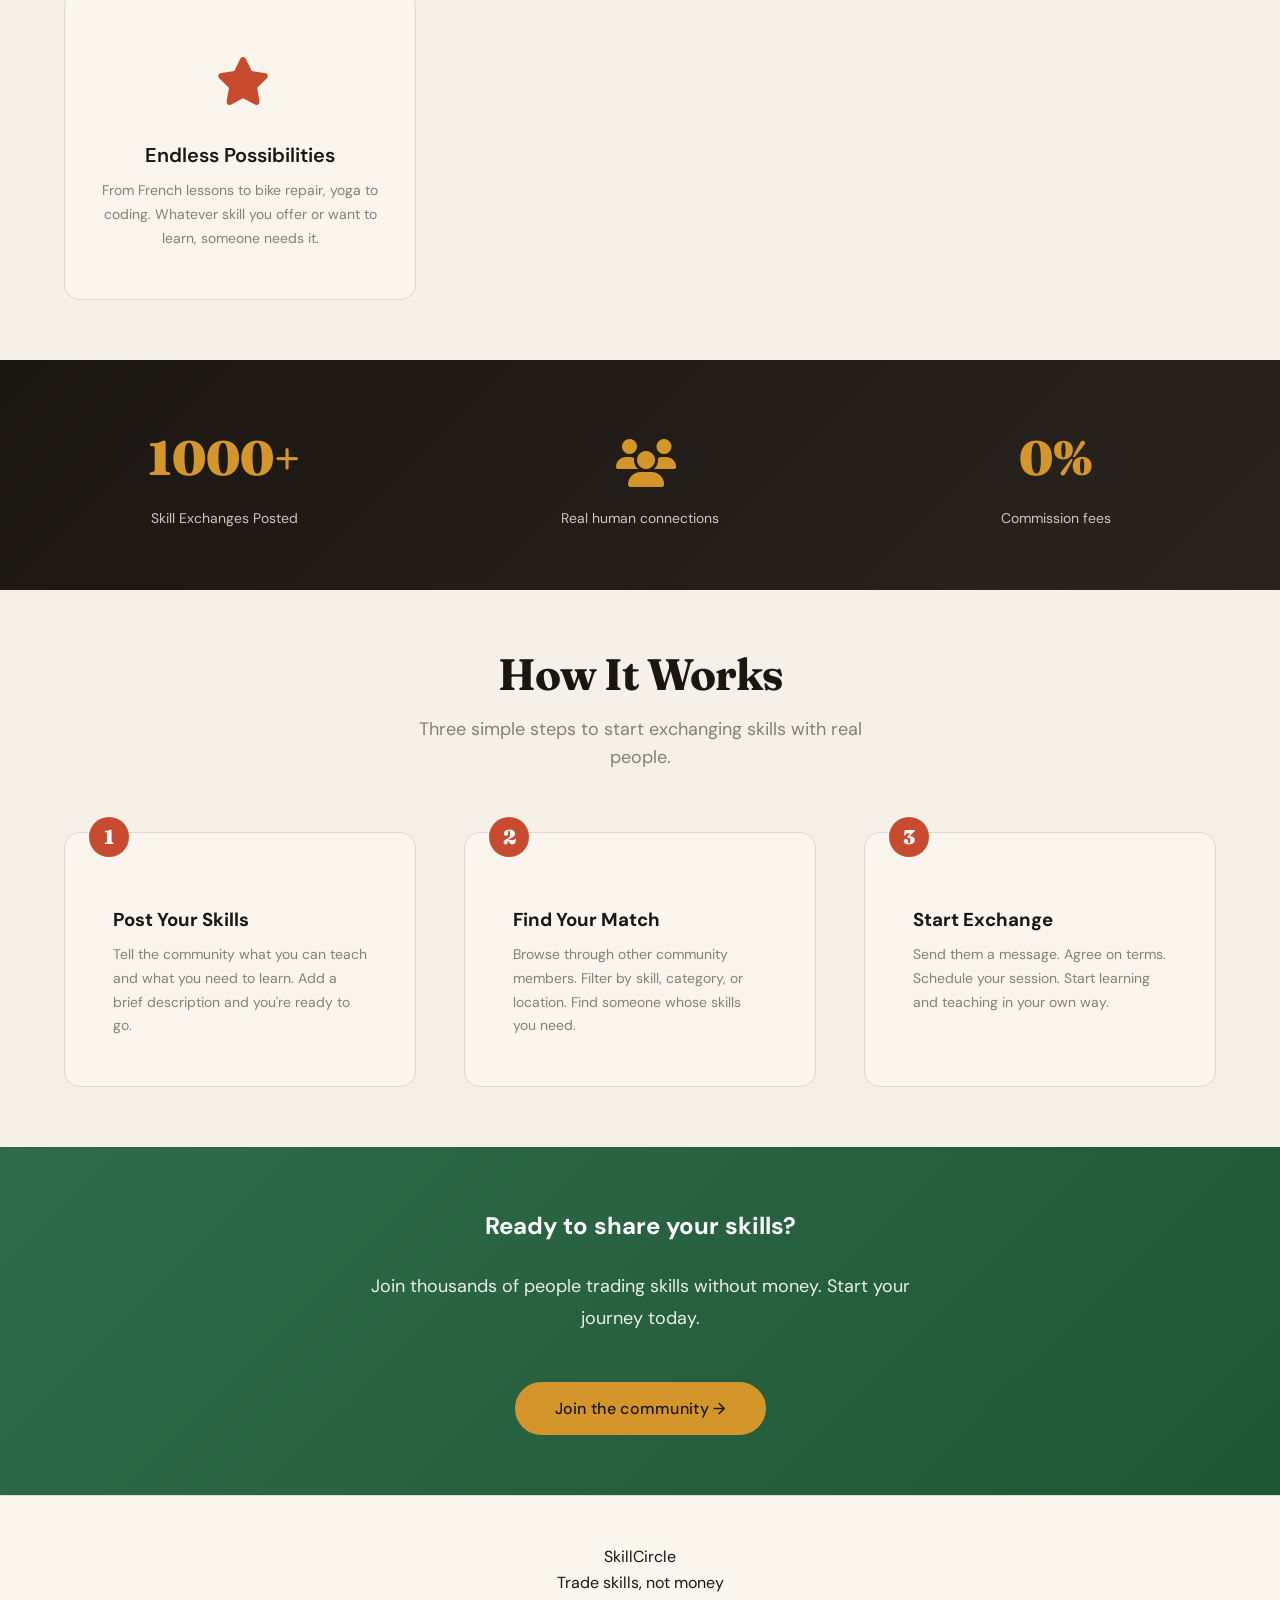
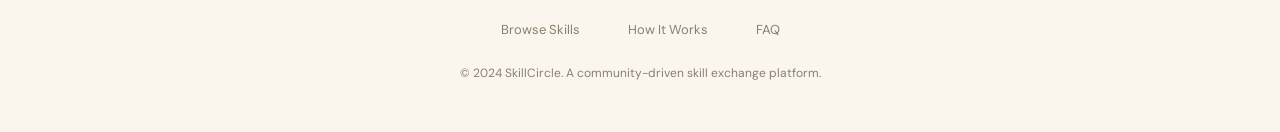
==== commit fa6849a3: "change header's background back" ====
--- a/index.html
+++ b/index.html
@@ -30,16 +30,16 @@
   </a>
   
   <nav id="headerNav" style="display: flex; gap: var(--spacing-lg); flex: 1; justify-content: center;">
-    <a href="index.html" style="color: black; text-decoration: none; font-size: 14px; font-weight: 600; display: flex; align-items: center; gap: 6px;">
+    <a href="index.html" style="color: var(--accent); text-decoration: none; font-size: 14px; font-weight: 600; display: flex; align-items: center; gap: 6px;">
       <i class="fas fa-home"></i> Home
     </a>
-    <a href="pages/browse.html" style="color: black; text-decoration: none; font-size: 14px; font-weight: 600; transition: color var(--transition-fast); display: flex; align-items: center; gap: 6px;" onmouseover="this.style.color='black'" onmouseout="this.style.color='black'">
+    <a href="pages/browse.html" style="color: var(--muted); text-decoration: none; font-size: 14px; font-weight: 500; transition: color var(--transition-fast); display: flex; align-items: center; gap: 6px;" onmouseover="this.style.color='var(--ink)'" onmouseout="this.style.color='var(--muted)'">
       <i class="fas fa-search"></i> Browse Skills
     </a>
-    <a href="pages/how-it-works.html" style="color: black; text-decoration: none; font-size: 14px; font-weight: 600; transition: color var(--transition-fast); display: flex; align-items: center; gap: 6px;" onmouseover="this.style.color='black'" onmouseout="this.style.color='black'">
+    <a href="pages/how-it-works.html" style="color: var(--muted); text-decoration: none; font-size: 14px; font-weight: 500; transition: color var(--transition-fast); display: flex; align-items: center; gap: 6px;" onmouseover="this.style.color='var(--ink)'" onmouseout="this.style.color='var(--muted)'">
       <i class="fas fa-book"></i> How It Works
     </a>
-    <a href="pages/faq.html" style="color: black; text-decoration: none; font-size: 14px; font-weight: 600; transition: color var(--transition-fast); display: flex; align-items: center; gap: 6px;" onmouseover="this.style.color='black'" onmouseout="this.style.color='black'">
+    <a href="pages/faq.html" style="color: var(--muted); text-decoration: none; font-size: 14px; font-weight: 500; transition: color var(--transition-fast); display: flex; align-items: center; gap: 6px;" onmouseover="this.style.color='var(--ink)'" onmouseout="this.style.color='var(--muted)'">
       <i class="fas fa-question-circle"></i> FAQ
     </a>
   </nav>
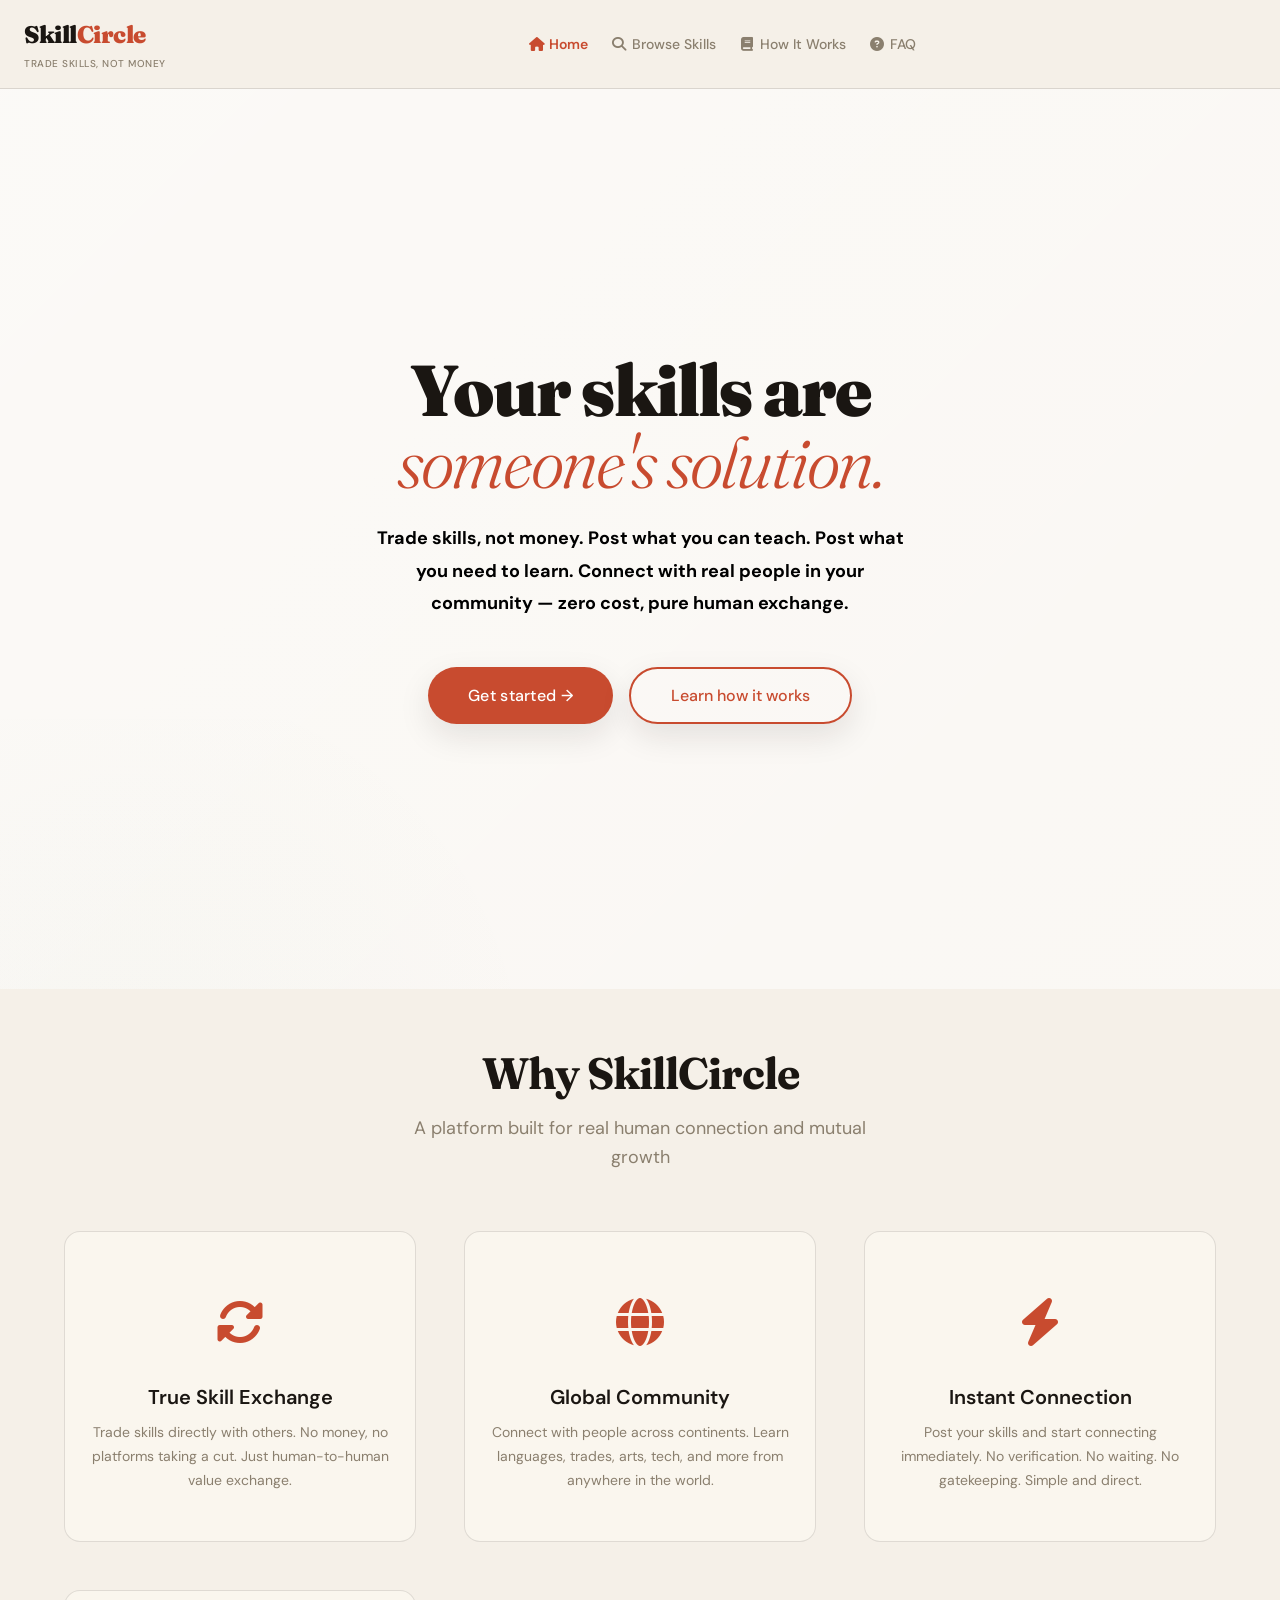
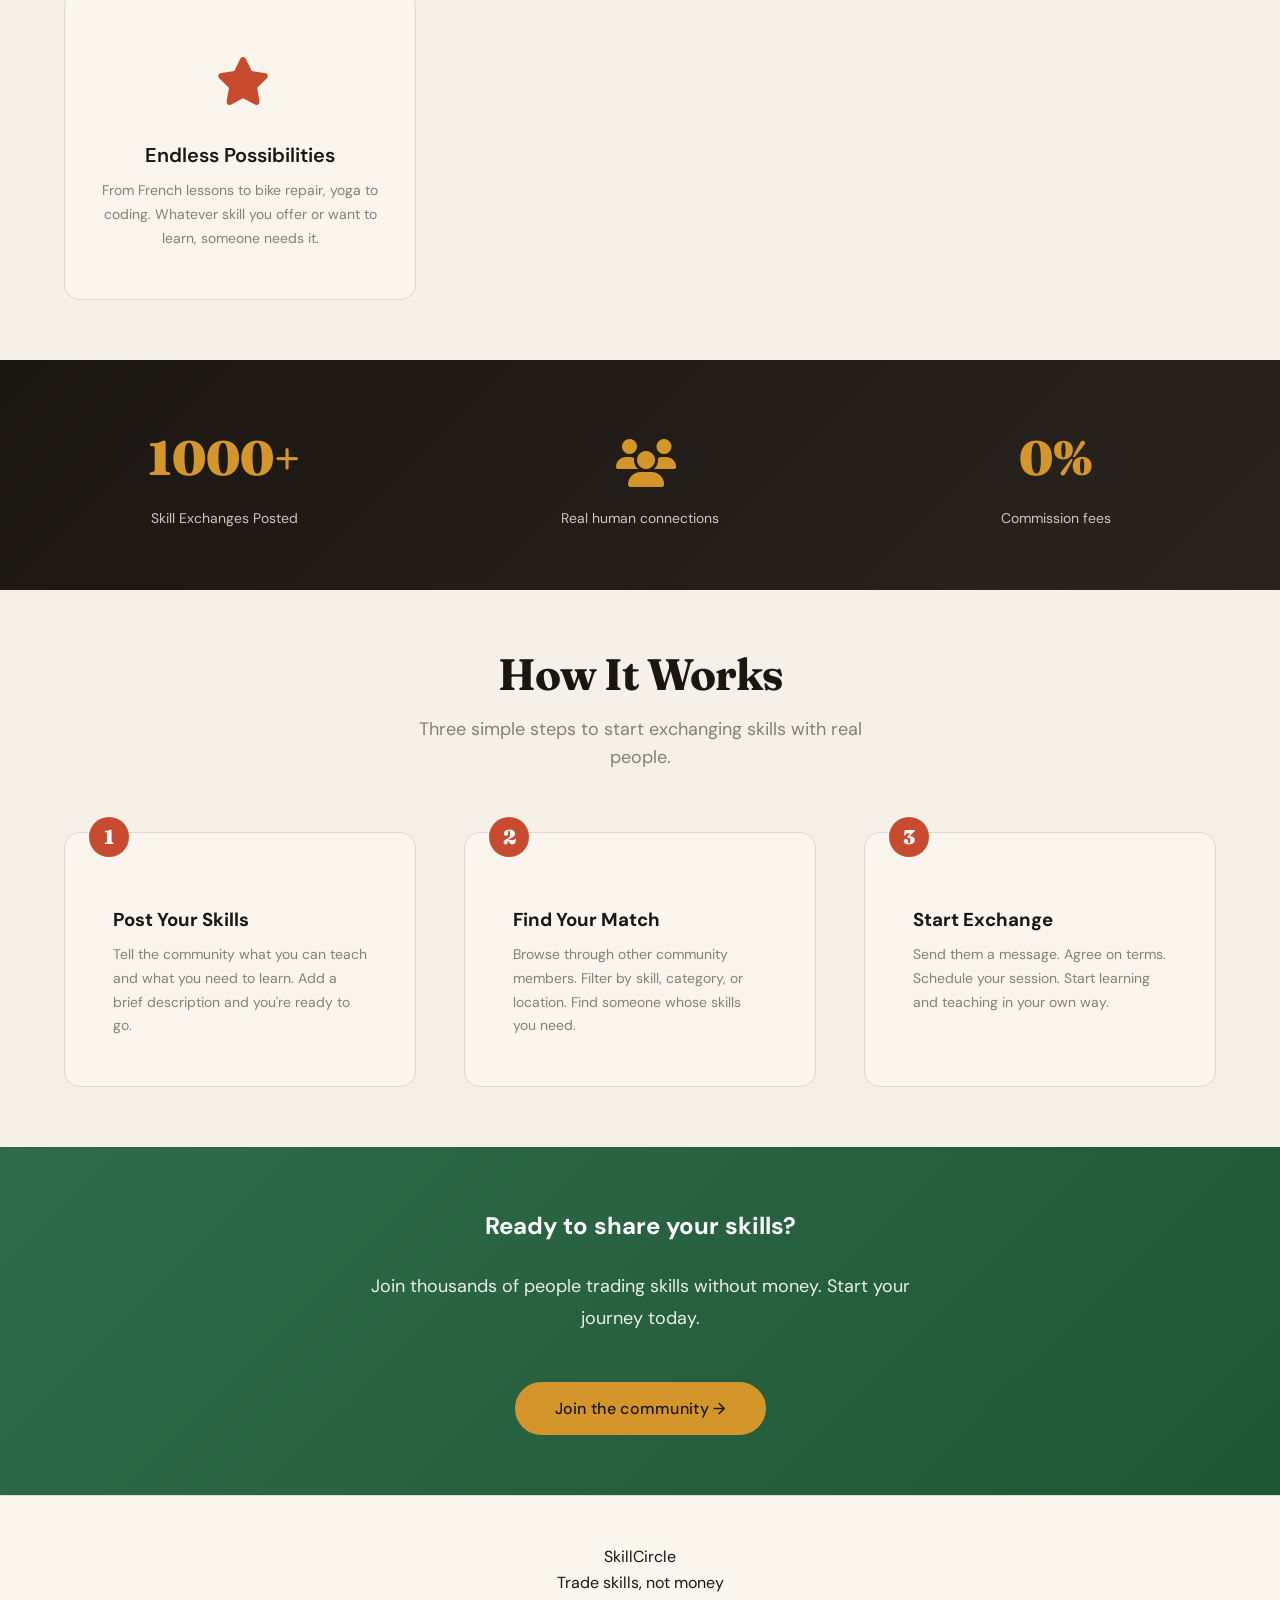
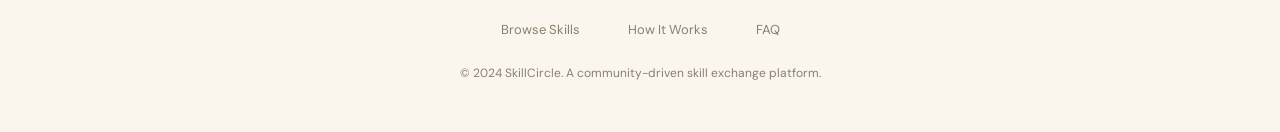
==== commit 75c2c33a: "change bg of header" ====
--- a/index.html
+++ b/index.html
@@ -23,7 +23,7 @@
 <body>
 
 <!-- HEADER -->
-<header style="display: flex; align-items: center; justify-content: space-between; padding: var(--spacing-md) var(--spacing-lg); border-bottom: 1px solid transparent; background: transparent; position: sticky; top: 0; z-index: var(--z-header); gap: var(--spacing-lg);">
+<header style="display: flex; align-items: center; justify-content: space-between; padding: var(--spacing-md) var(--spacing-lg); border-bottom: 1px solid var(--border); background: var(--paper); position: sticky; top: 0; z-index: var(--z-header); gap: var(--spacing-lg);">
   <a href="index.html" style="display: flex; flex-direction: column; gap: 2px; text-decoration: none; color: inherit;">
     <div style="font-family: var(--font-serif); font-size: 24px; font-weight: 900; letter-spacing: -0.5px; color: var(--ink);">Skill<span style="color: var(--accent);">Circle</span></div>
     <div style="font-size: 10px; color: var(--muted); font-weight: 500; letter-spacing: 0.5px; text-transform: uppercase;">Trade skills, not money</div>
